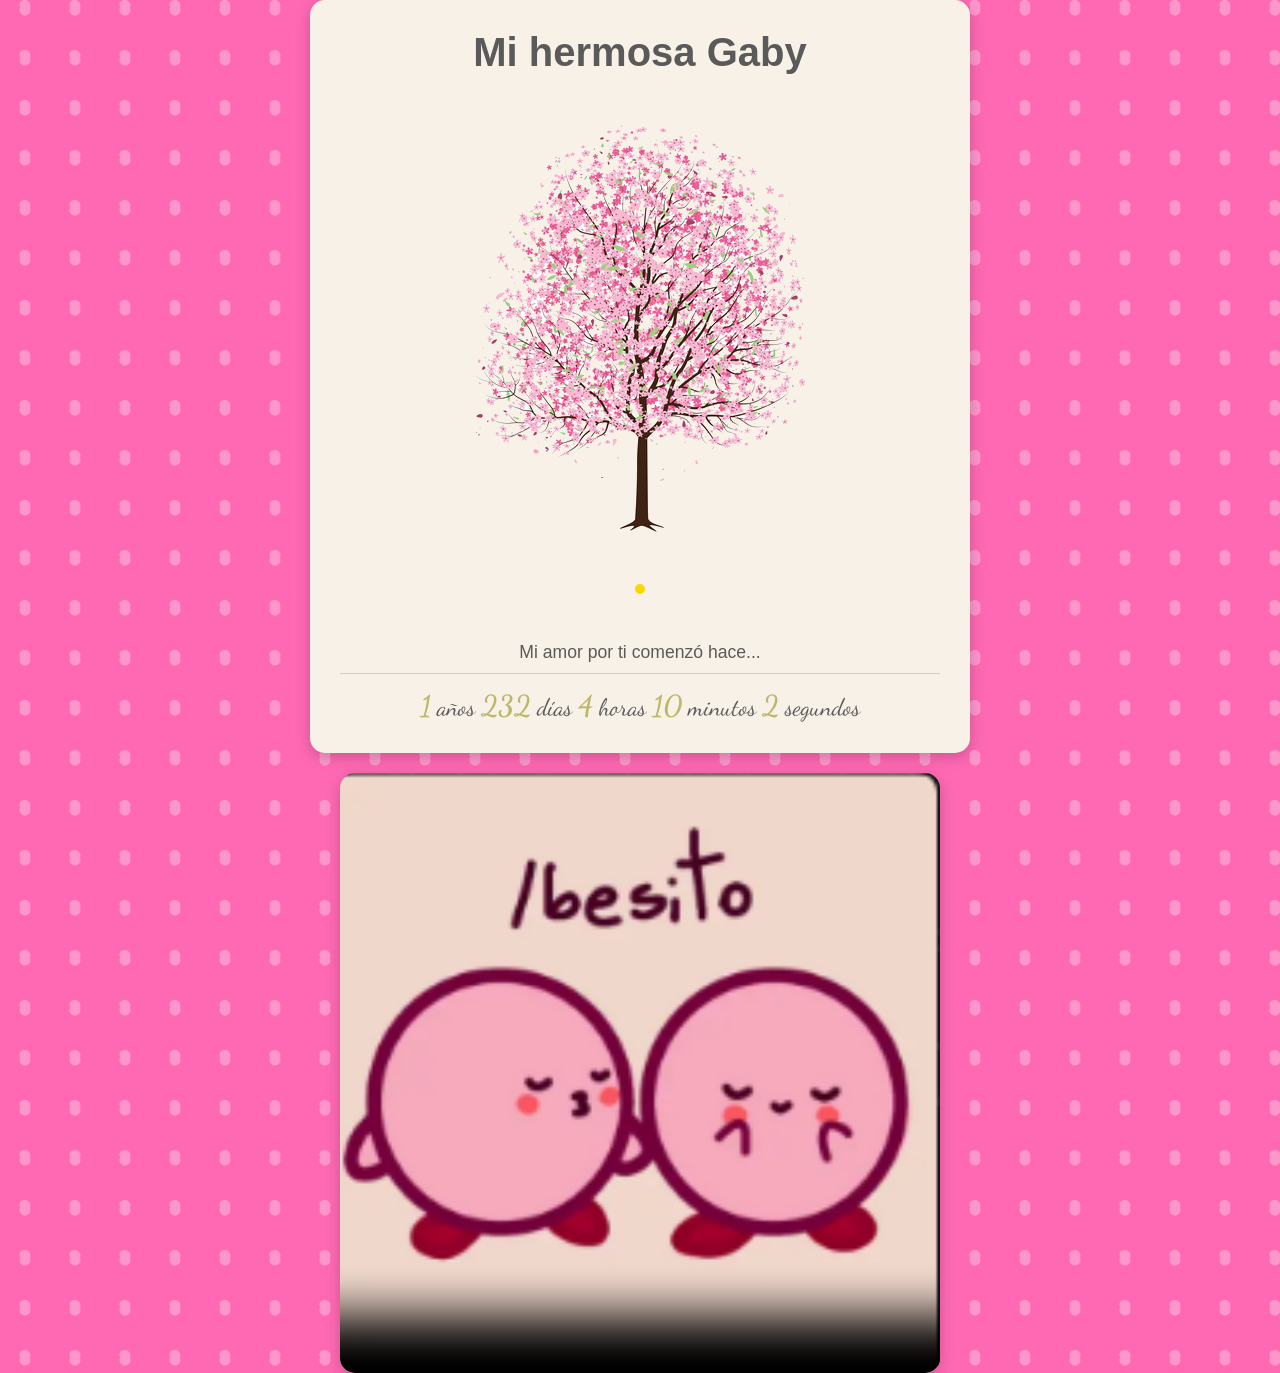
==== index.html @ f4bc13b0 "Update index.html" ====
<!DOCTYPE html>
<html lang="es">
<head>
    <meta charset="UTF-8">
    <meta name="viewport" content="width=device-width, initial-scale=1.0">
    <title>Para Mi Novia - 1 Año</title>
    <link rel="preconnect" href="https://fonts.googleapis.com">
    <link rel="preconnect" href="https://fonts.gstatic.com" crossorigin>
    <link href="https://fonts.googleapis.com/css2?family=Dancing+Script:wght@400;700&display=swap" rel="stylesheet">
    <link rel="stylesheet" href="styles.css">
</head>
<body>
    <div class="main-container">
        <div class="love-card">
            <h1 class="card-title">Mi hermosa Gaby</h1>
            
            <div class="heart-tree-container">
                <img src="heart_tree_frame.png" alt="Árbol de Corazones Amarillos" class="heart-tree-image">
                <span class="animated-heart"></span>
            </div>
            
            <p class="timer-label">Mi amor por ti comenzó hace...</p>
            <div class="divider"></div>
            
            <div class="countdown-display">
                <span id="years">--</span> años 
                <span id="days">--</span> días 
                <span id="hours">--</span> horas 
                <span id="minutes">--</span> minutos 
                <span id="seconds">--</span> segundos
            </div>
        </div>

        <div class="video-container">
            <video class="main-video" controls poster="Besito.png">
                <video controls playsinline preload="auto" style="width: 100%; border-radius: 20px;">
    <source src="video.mp4" type="video/mp4">
    Tu navegador no soporta el formato de video.
</video>
        </div>
    </div>

    <script>
     
        const startDate = new Date(2025, 3, 18, 0, 0, 0) 

        function updateCountdown() {
            const now = new Date();
            const timeDifference = now - startDate;

            if (timeDifference < 0) {
              
                document.getElementById('days').textContent = "0";
                return;
            }

            const days = Math.floor(timeDifference / (1000 * 60 * 60 * 24));
            const hours = Math.floor((timeDifference % (1000 * 60 * 60 * 24)) / (1000 * 60 * 60));
            const minutes = Math.floor((timeDifference % (1000 * 60 * 60)) / (1000 * 60));
            const seconds = Math.floor((timeDifference % (1000 * 60)) / 1000);

       
            const years = Math.floor(days / 365);
            const remainingDays = days % 365;

            document.getElementById('years').textContent = years;
            document.getElementById('days').textContent = remainingDays;
            document.getElementById('hours').textContent = hours;
            document.getElementById('minutes').textContent = minutes;
            document.getElementById('seconds').textContent = seconds;
        }

        updateCountdown();
        setInterval(updateCountdown, 1000);
    </script>
</body>
</html>
---- styles.css ----
/* Definición de Variables CSS */
:root {
    --bg-color-pink: #FF69B4;
    --card-bg-color: #F8F1E7;
    --text-color-primary: #5A5A5A;
    --count-number-color: #BDB76B; /* Color de los números del contador */
    --font-handwritten: 'Dancing Script', cursive; /* Fuente elegante si "Te Amo" no está */
    --heart-tree-image: url('heart_tree_frame.png'); /* Ruta a la imagen del árbol */
    --video-poster-image: url('poster.png'); /* Ruta a la imagen del póster del video */
}

/* Estilos Globales */
body {
    margin: 0;
    padding: 0;
    background-color: var(--bg-color-pink);
    background-image: url('data:image/svg+xml;charset=utf-8,%3Csvg xmlns="http://www.w3.org/2000/svg" width="50" height="50" viewBox="0 0 50 50"%3E%3Cpath fill="%23fff" fill-opacity=".3" d="M25 10c-3 0-5.5-2.5-5.5-5.5S22 0 25 0s5.5 2.5 5.5 5.5S28 10 25 10zm-5.5 0c0-3 2.5-5.5 5.5-5.5s5.5 2.5 5.5 5.5s-2.5 5.5-5.5 5.5s-5.5-2.5-5.5-5.5z"/%3E%3C/svg%3E'); /* Fondo de corazones difuminados (SVG) */
    font-family: Arial, sans-serif;
    display: flex;
    justify-content: center;
    align-items: center;
    min-height: 100vh;
}

.main-container {
    display: flex;
    flex-direction: column;
    align-items: center;
    gap: 20px; /* Espacio entre tarjeta y video */
    width: 90%;
    max-width: 600px; /* Ancho máximo para que se vea bien en todas las pantallas */
}

/* Estilos de la Tarjeta */
.love-card {
    background-color: var(--card-bg-color);
    padding: 30px;
    border-radius: 15px;
    box-shadow: 0 4px 15px rgba(0, 0, 0, 0.2);
    text-align: center;
    width: 100%;
}

.card-title {
    font-size: 2.5rem;
    color: var(--text-color-primary);
    margin-top: 0;
    margin-bottom: 20px;
}

/* Estilos del Árbol de Corazones */
.heart-tree-container {
    position: relative;
    display: inline-block;
    margin-bottom: 30px;
}

.heart-tree-image {
    max-width: 100%;
    height: auto;
    border-radius: 10px;
}

/* Animación de Corazón (Similar a la original) */
.animated-heart {
    position: absolute;
    bottom: 0;
    left: 50%;
    transform: translateX(-50%);
    width: 10px;
    height: 10px;
    background-color: #FFD700; /* Oro/Amarillo para los corazones */
    border-radius: 50%;
    animation: heartFloat 2s infinite ease-out;
}

@keyframes heartFloat {
    0% { transform: translate(-50%, 0) scale(1); opacity: 1; }
    50% { transform: translate(-50%, -50px) scale(1.5); opacity: 0.8; }
    100% { transform: translate(-50%, -100px) scale(0); opacity: 0; }
}

/* Estilos del Contador */
.timer-label {
    font-size: 1.1rem;
    color: var(--text-color-primary);
    margin-bottom: 10px;
}

.divider {
    width: 100%;
    height: 1px;
    background-color: #ccc;
    margin-bottom: 15px;
}

.countdown-display {
    font-size: 1.5rem;
    color: var(--text-color-primary);
    font-family: var(--font-handwritten); /* Usando una fuente manuscrita */
}

.countdown-display span {
    color: var(--count-number-color);
    font-weight: bold;
    font-size: 1.8rem;
}

/* Estilos del Reproductor de Video */
.video-container {
    width: 100%;
    border-radius: 15px;
    overflow: hidden; /* Para que el video siga la forma redondeada del contenedor */
    box-shadow: 0 4px 15px rgba(0, 0, 0, 0.2);
}

.main-video {
    width: 100%;
    height: auto;
    display: block;
}

/* Diseño Adaptable (Móvil) */
@media (max-width: 480px) {
    .love-card {
        padding: 20px;
    }
    .card-title {
        font-size: 2rem;
    }
    .countdown-display {
        font-size: 1.2rem;
    }
    .countdown-display span {
        font-size: 1.5rem;
    }
}
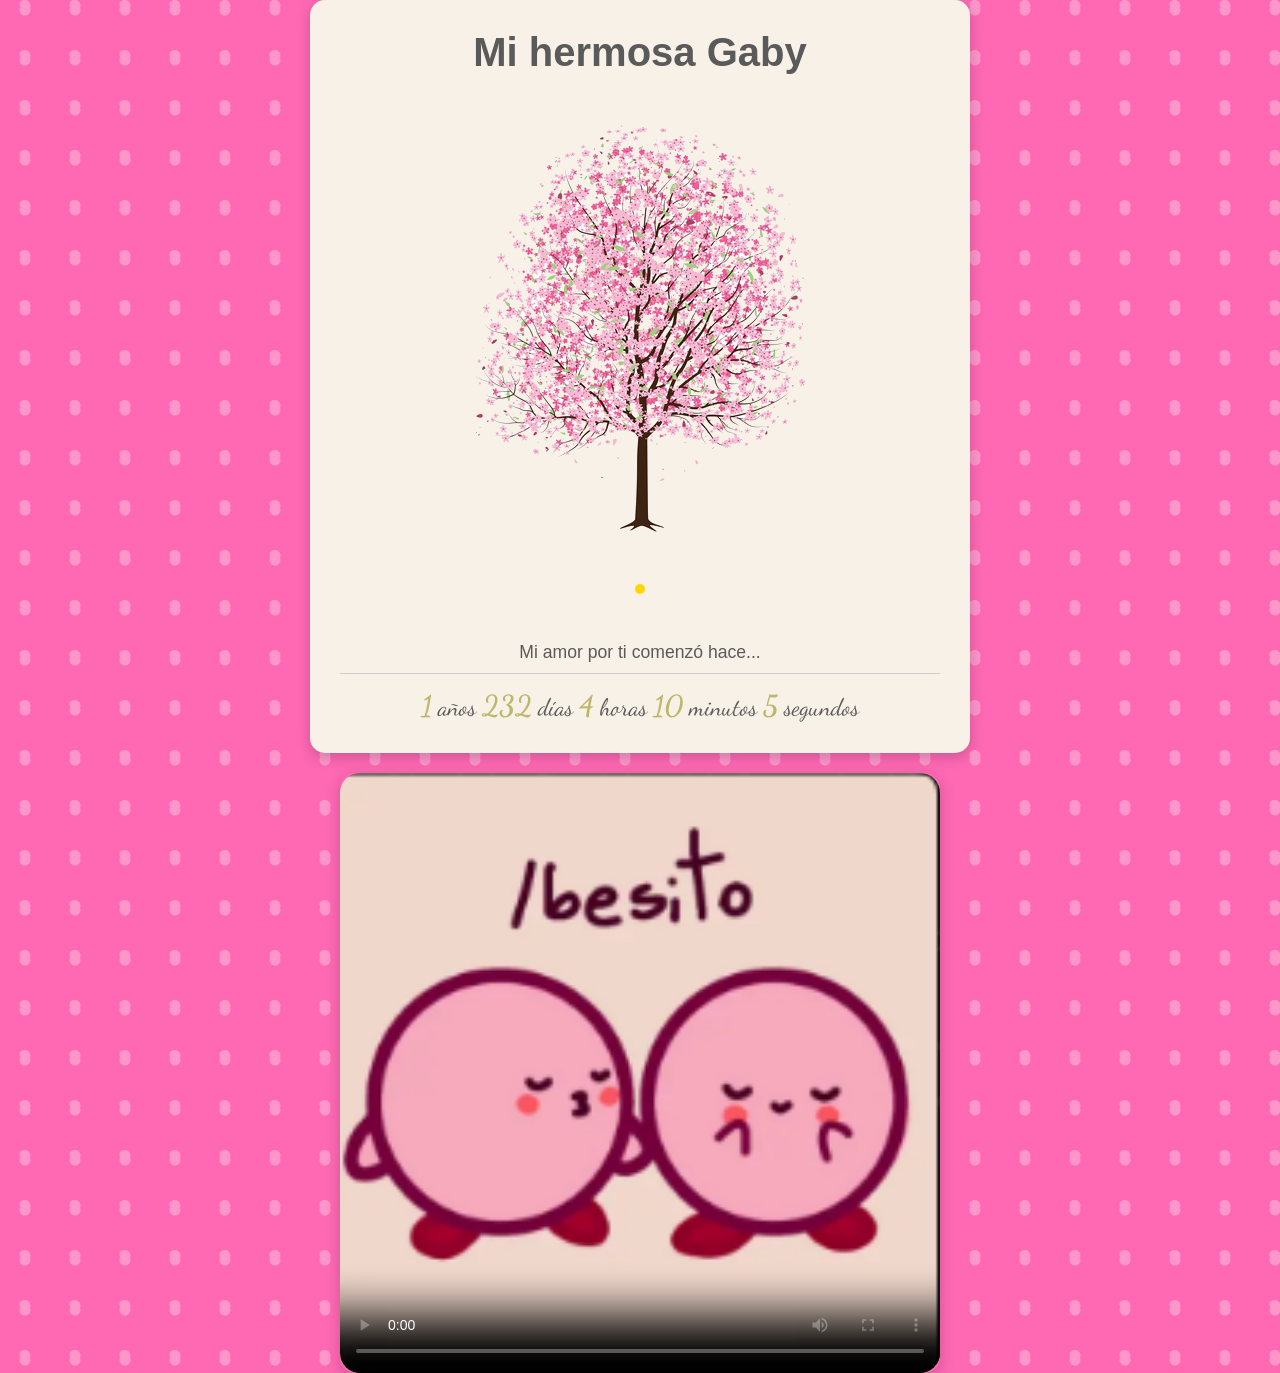
==== commit 1d2a8481: "Update index.html" ====
--- a/index.html
+++ b/index.html
@@ -32,11 +32,11 @@
         </div>
 
         <div class="video-container">
-            <video class="main-video" controls poster="Besito.png">
-                <video controls playsinline preload="auto" style="width: 100%; border-radius: 20px;">
-    <source src="video.mp4" type="video/mp4">
-    Tu navegador no soporta el formato de video.
-</video>
+    <video class="main-video" controls playsinline poster="besito.png" style="width: 100%; border-radius: 20px;">
+        <source src="video.mp4" type="video/mp4">
+        Tu navegador no soporta el formato de video.
+    </video>
+</div>
         </div>
     </div>
 
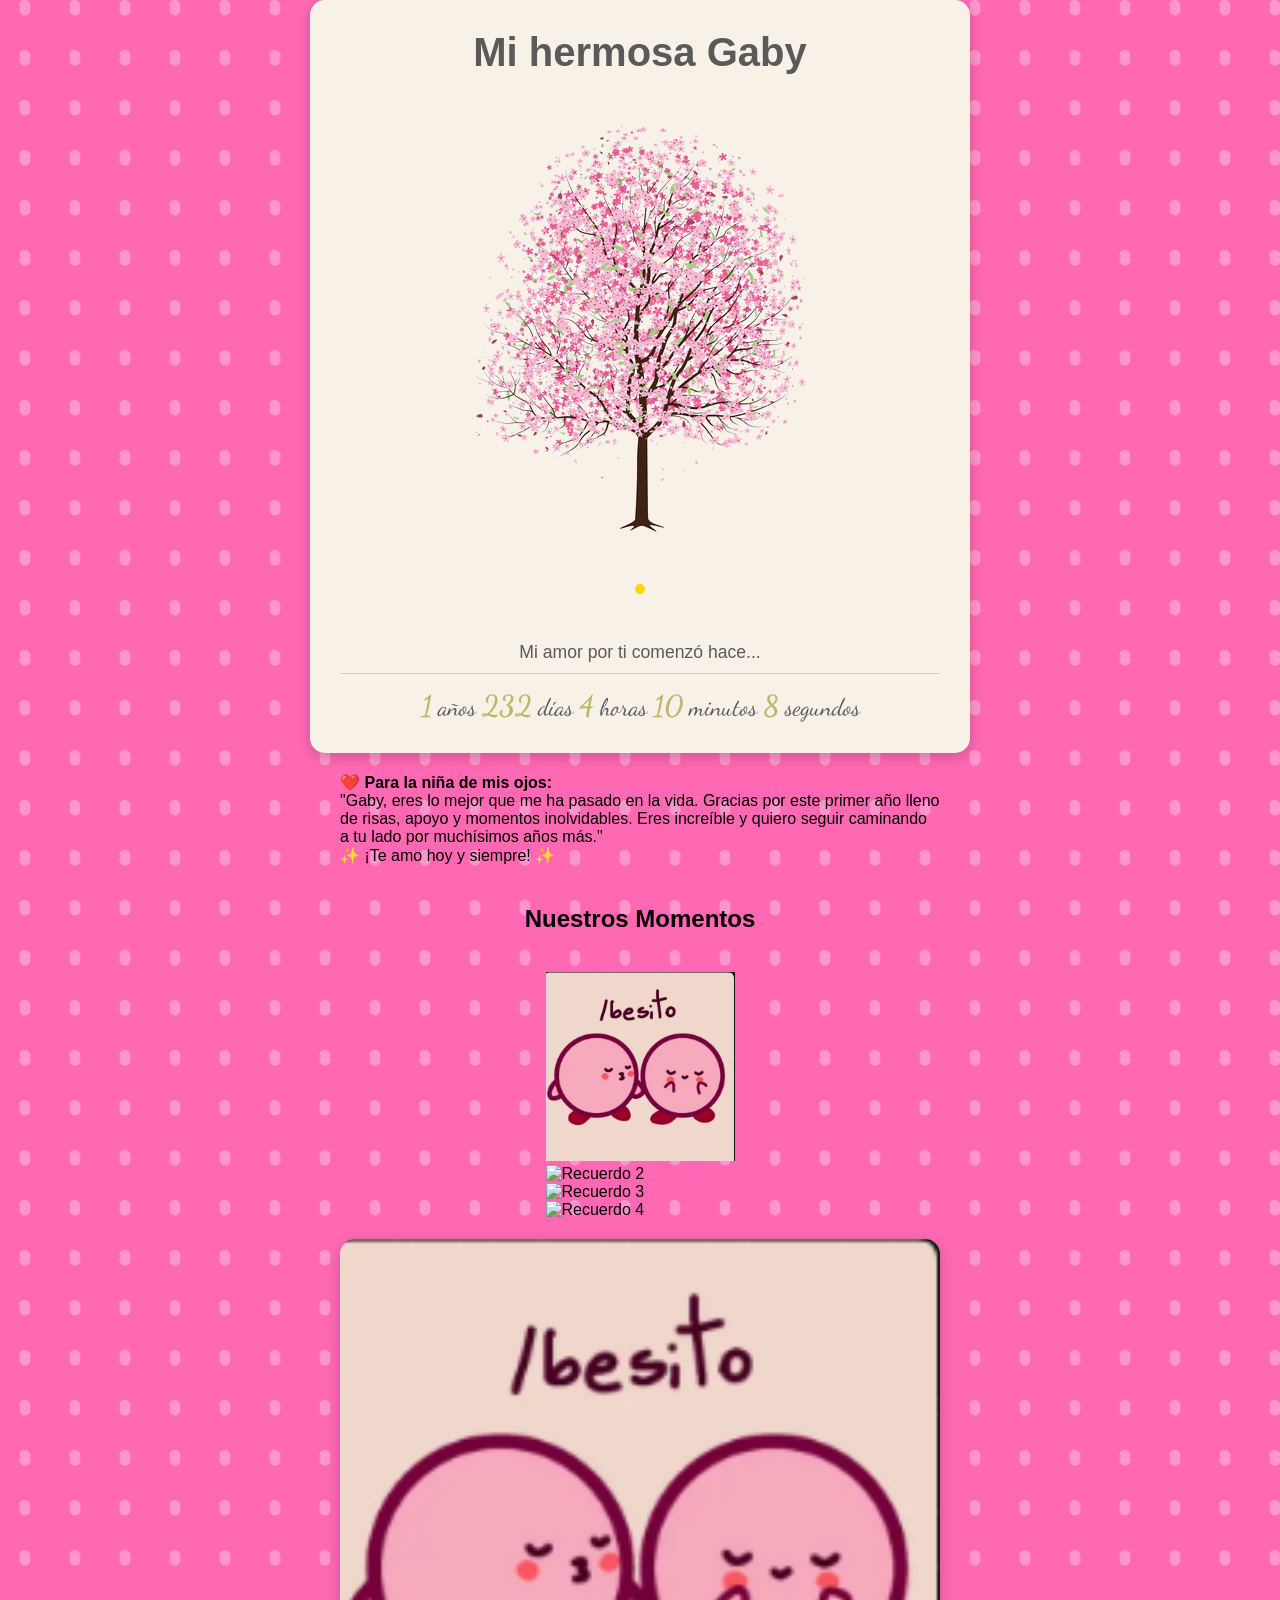
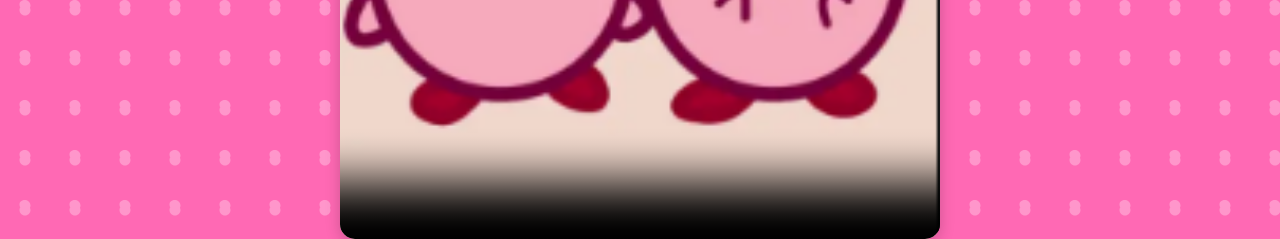
==== commit e32c2aac: "Update index.html" ====
--- a/index.html
+++ b/index.html
@@ -3,19 +3,21 @@
 <head>
     <meta charset="UTF-8">
     <meta name="viewport" content="width=device-width, initial-scale=1.0">
-    <title>Para Mi Novia - 1 Año</title>
+    <title>Para Mi Hermosa Gaby</title>
     <link rel="preconnect" href="https://fonts.googleapis.com">
     <link rel="preconnect" href="https://fonts.gstatic.com" crossorigin>
     <link href="https://fonts.googleapis.com/css2?family=Dancing+Script:wght@400;700&display=swap" rel="stylesheet">
     <link rel="stylesheet" href="styles.css">
 </head>
 <body>
+
     <div class="main-container">
+        
         <div class="love-card">
             <h1 class="card-title">Mi hermosa Gaby</h1>
             
             <div class="heart-tree-container">
-                <img src="heart_tree_frame.png" alt="Árbol de Corazones Amarillos" class="heart-tree-image">
+                <img src="heart_tree_frame.png" alt="Árbol de Corazones" class="heart-tree-image">
                 <span class="animated-heart"></span>
             </div>
             
@@ -31,37 +33,57 @@
             </div>
         </div>
 
+        <div class="love-letter">
+            ❤️ <strong>Para la niña de mis ojos:</strong> <br>
+            "Gaby, eres lo mejor que me ha pasado en la vida. Gracias por este primer año lleno de risas, apoyo y momentos inolvidables. Eres increíble y quiero seguir caminando a tu lado por muchísimos años más."
+            <br>✨ ¡Te amo hoy y siempre! ✨
+        </div>
+
+        <h2 class="album-section-title">Nuestros Momentos</h2>
+        <div class="photo-album">
+            <div class="photo-card">
+                <img src="besito.png" alt="Recuerdo 1">
+            </div>
+            <div class="photo-card">
+                <img src="foto1.jpg" alt="Recuerdo 2">
+            </div>
+            <div class="photo-card">
+                <img src="foto2.jpg" alt="Recuerdo 3">
+            </div>
+            <div class="photo-card">
+                <img src="foto3.jpg" alt="Recuerdo 4">
+            </div>
+        </div>
+
         <div class="video-container">
-    <video class="main-video" controls playsinline poster="besito.png" style="width: 100%; border-radius: 20px;">
-        <source src="video.mp4" type="video/mp4">
-        Tu navegador no soporta el formato de video.
-    </video>
-</div>
+            <video class="main-video" controls playsinline poster="besito.png">
+                <source src="video.mp4" type="video/mp4">
+                Tu navegador no soporta el formato de video.
+            </video>
         </div>
+
     </div>
 
     <script>
-     
-        const startDate = new Date(2025, 3, 18, 0, 0, 0) 
+        // Fecha de inicio: 18 de Abril de 2025
+        const startDate = new Date(2025, 3, 18, 0, 0, 0); 
 
         function updateCountdown() {
             const now = new Date();
             const timeDifference = now - startDate;
 
             if (timeDifference < 0) {
-              
                 document.getElementById('days').textContent = "0";
                 return;
             }
 
-            const days = Math.floor(timeDifference / (1000 * 60 * 60 * 24));
+            const daysTotal = Math.floor(timeDifference / (1000 * 60 * 60 * 24));
             const hours = Math.floor((timeDifference % (1000 * 60 * 60 * 24)) / (1000 * 60 * 60));
             const minutes = Math.floor((timeDifference % (1000 * 60 * 60)) / (1000 * 60));
             const seconds = Math.floor((timeDifference % (1000 * 60)) / 1000);
 
-       
-            const years = Math.floor(days / 365);
-            const remainingDays = days % 365;
+            const years = Math.floor(daysTotal / 365);
+            const remainingDays = daysTotal % 365;
 
             document.getElementById('years').textContent = years;
             document.getElementById('days').textContent = remainingDays;
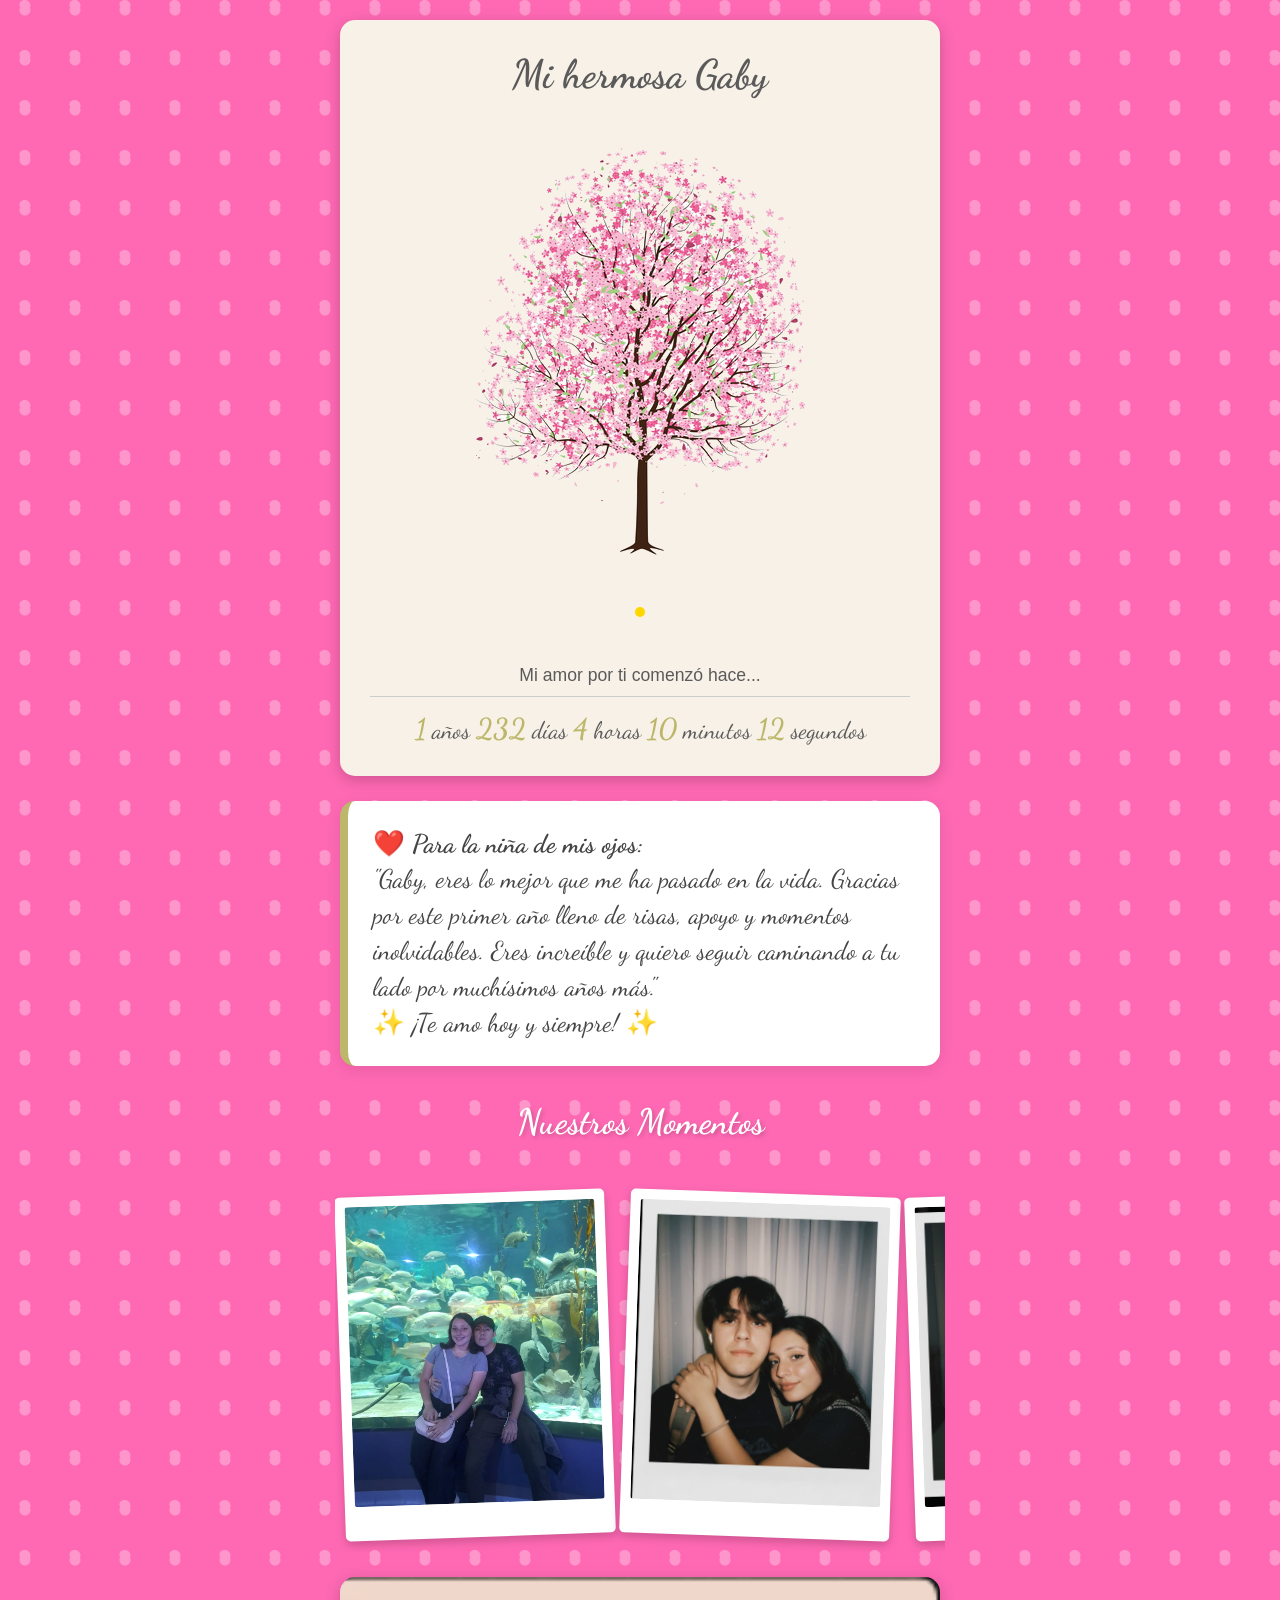
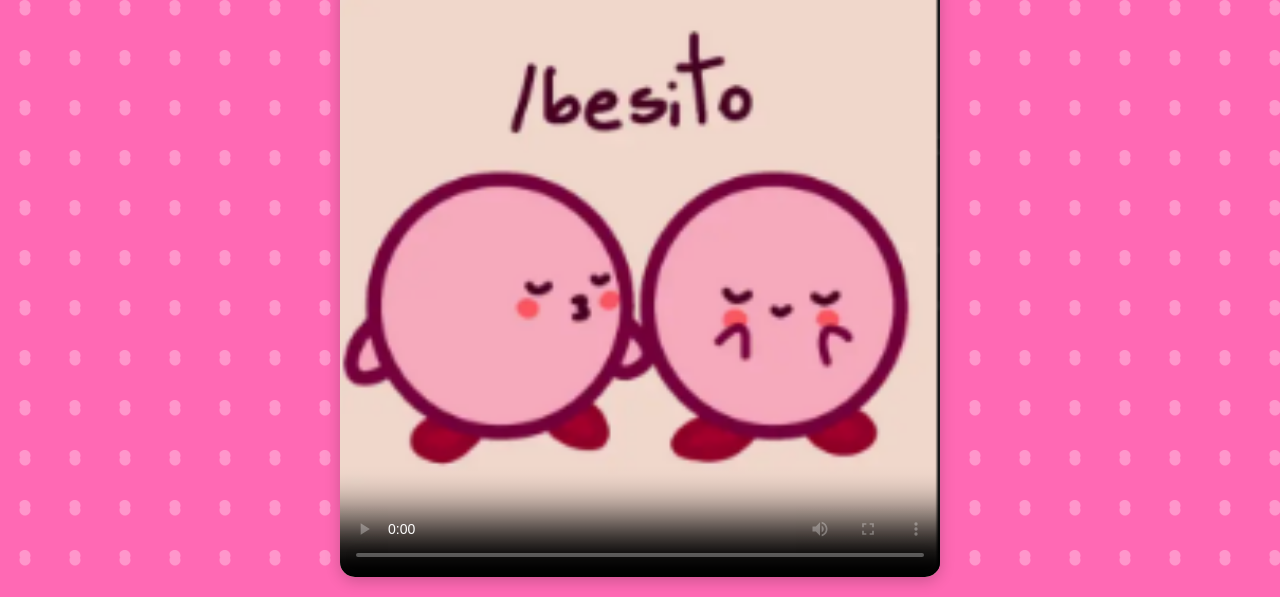
==== commit 925611b1: "Update index.html" ====
--- a/index.html
+++ b/index.html
@@ -41,9 +41,6 @@
 
         <h2 class="album-section-title">Nuestros Momentos</h2>
         <div class="photo-album">
-            <div class="photo-card">
-                <img src="besito.png" alt="Recuerdo 1">
-            </div>
             <div class="photo-card">
                 <img src="foto1.jpg" alt="Recuerdo 2">
             </div>
--- a/styles.css
+++ b/styles.css
@@ -3,21 +3,20 @@
     --bg-color-pink: #FF69B4;
     --card-bg-color: #F8F1E7;
     --text-color-primary: #5A5A5A;
-    --count-number-color: #BDB76B; /* Color de los números del contador */
-    --font-handwritten: 'Dancing Script', cursive; /* Fuente elegante si "Te Amo" no está */
-    --heart-tree-image: url('heart_tree_frame.png'); /* Ruta a la imagen del árbol */
-    --video-poster-image: url('poster.png'); /* Ruta a la imagen del póster del video */
+    --count-number-color: #BDB76B;
+    --font-handwritten: 'Dancing Script', cursive;
+    --heart-tree-image: url('heart_tree_frame.png');
 }
 
 /* Estilos Globales */
 body {
     margin: 0;
-    padding: 0;
+    padding: 20px 0; /* Un poco de espacio arriba y abajo */
     background-color: var(--bg-color-pink);
-    background-image: url('data:image/svg+xml;charset=utf-8,%3Csvg xmlns="http://www.w3.org/2000/svg" width="50" height="50" viewBox="0 0 50 50"%3E%3Cpath fill="%23fff" fill-opacity=".3" d="M25 10c-3 0-5.5-2.5-5.5-5.5S22 0 25 0s5.5 2.5 5.5 5.5S28 10 25 10zm-5.5 0c0-3 2.5-5.5 5.5-5.5s5.5 2.5 5.5 5.5s-2.5 5.5-5.5 5.5s-5.5-2.5-5.5-5.5z"/%3E%3C/svg%3E'); /* Fondo de corazones difuminados (SVG) */
+    background-image: url('data:image/svg+xml;charset=utf-8,%3Csvg xmlns="http://www.w3.org/2000/svg" width="50" height="50" viewBox="0 0 50 50"%3E%3Cpath fill="%23fff" fill-opacity=".3" d="M25 10c-3 0-5.5-2.5-5.5-5.5S22 0 25 0s5.5 2.5 5.5 5.5S28 10 25 10zm-5.5 0c0-3 2.5-5.5 5.5-5.5s5.5 2.5 5.5 5.5s-2.5 5.5-5.5 5.5s-5.5-2.5-5.5-5.5z"/%3E%3C/svg%3E');
     font-family: Arial, sans-serif;
     display: flex;
-    justify-content: center;
+    flex-direction: column;
     align-items: center;
     min-height: 100vh;
 }
@@ -26,12 +25,12 @@
     display: flex;
     flex-direction: column;
     align-items: center;
-    gap: 20px; /* Espacio entre tarjeta y video */
+    gap: 25px; 
     width: 90%;
-    max-width: 600px; /* Ancho máximo para que se vea bien en todas las pantallas */
+    max-width: 600px;
 }
 
-/* Estilos de la Tarjeta */
+/* Estilos de la Tarjeta Principal */
 .love-card {
     background-color: var(--card-bg-color);
     padding: 30px;
@@ -39,6 +38,7 @@
     box-shadow: 0 4px 15px rgba(0, 0, 0, 0.2);
     text-align: center;
     width: 100%;
+    box-sizing: border-box;
 }
 
 .card-title {
@@ -46,6 +46,71 @@
     color: var(--text-color-primary);
     margin-top: 0;
     margin-bottom: 20px;
+    font-family: var(--font-handwritten);
+}
+
+/* Estilos de la Carta de Amor */
+.love-letter {
+    background-color: white;
+    padding: 25px;
+    border-radius: 15px;
+    box-shadow: 0 4px 15px rgba(0, 0, 0, 0.1);
+    width: 100%;
+    box-sizing: border-box;
+    font-family: var(--font-handwritten);
+    font-size: 1.6rem;
+    color: #444;
+    line-height: 1.4;
+    border-left: 8px solid var(--count-number-color);
+}
+
+/* Estilos del Álbum de Fotos */
+.album-section-title {
+    font-family: var(--font-handwritten);
+    color: white;
+    font-size: 2.2rem;
+    margin: 10px 0;
+    text-shadow: 2px 2px 4px rgba(0,0,0,0.2);
+}
+
+.photo-album {
+    width: 100%;
+    display: flex;
+    overflow-x: auto;
+    gap: 15px;
+    padding: 15px 5px;
+    scrollbar-width: none; /* Esconde scroll en Firefox */
+}
+
+.photo-album::-webkit-scrollbar {
+    display: none; /* Esconde scroll en Chrome/Safari */
+}
+
+.photo-card {
+    min-width: 250px;
+    background: white;
+    padding: 10px;
+    padding-bottom: 30px;
+    border-radius: 5px;
+    box-shadow: 0 4px 10px rgba(0,0,0,0.2);
+    transform: rotate(-2deg); /* Efecto foto Polaroid */
+    transition: transform 0.3s;
+}
+
+.photo-card:nth-child(even) {
+    transform: rotate(2deg);
+}
+
+.photo-card img {
+    width: 100%;
+    height: 300px;
+    object-fit: cover;
+    border-radius: 3px;
+}
+
+.photo-card:hover {
+    transform: rotate(0deg) scale(1.05);
+    z-index: 10;
 }
 
 /* Estilos del Árbol de Corazones */
@@ -61,7 +126,6 @@
     border-radius: 10px;
 }
 
-/* Animación de Corazón (Similar a la original) */
 .animated-heart {
     position: absolute;
     bottom: 0;
@@ -69,7 +133,7 @@
     transform: translateX(-50%);
     width: 10px;
     height: 10px;
-    background-color: #FFD700; /* Oro/Amarillo para los corazones */
+    background-color: #FFD700;
     border-radius: 50%;
     animation: heartFloat 2s infinite ease-out;
 }
@@ -97,7 +161,7 @@
 .countdown-display {
     font-size: 1.5rem;
     color: var(--text-color-primary);
-    font-family: var(--font-handwritten); /* Usando una fuente manuscrita */
+    font-family: var(--font-handwritten);
 }
 
 .countdown-display span {
@@ -106,11 +170,11 @@
     font-size: 1.8rem;
 }
 
-/* Estilos del Reproductor de Video */
+/* Estilos del Video */
 .video-container {
     width: 100%;
     border-radius: 15px;
-    overflow: hidden; /* Para que el video siga la forma redondeada del contenedor */
+    overflow: hidden;
     box-shadow: 0 4px 15px rgba(0, 0, 0, 0.2);
 }
 
@@ -122,16 +186,8 @@
 
 /* Diseño Adaptable (Móvil) */
 @media (max-width: 480px) {
-    .love-card {
-        padding: 20px;
-    }
-    .card-title {
-        font-size: 2rem;
-    }
-    .countdown-display {
-        font-size: 1.2rem;
-    }
-    .countdown-display span {
-        font-size: 1.5rem;
-    }
-}+    .love-card { padding: 20px; }
+    .card-title { font-size: 2rem; }
+    .love-letter { font-size: 1.3rem; }
+    .photo-card { min-width: 200px; }
+}
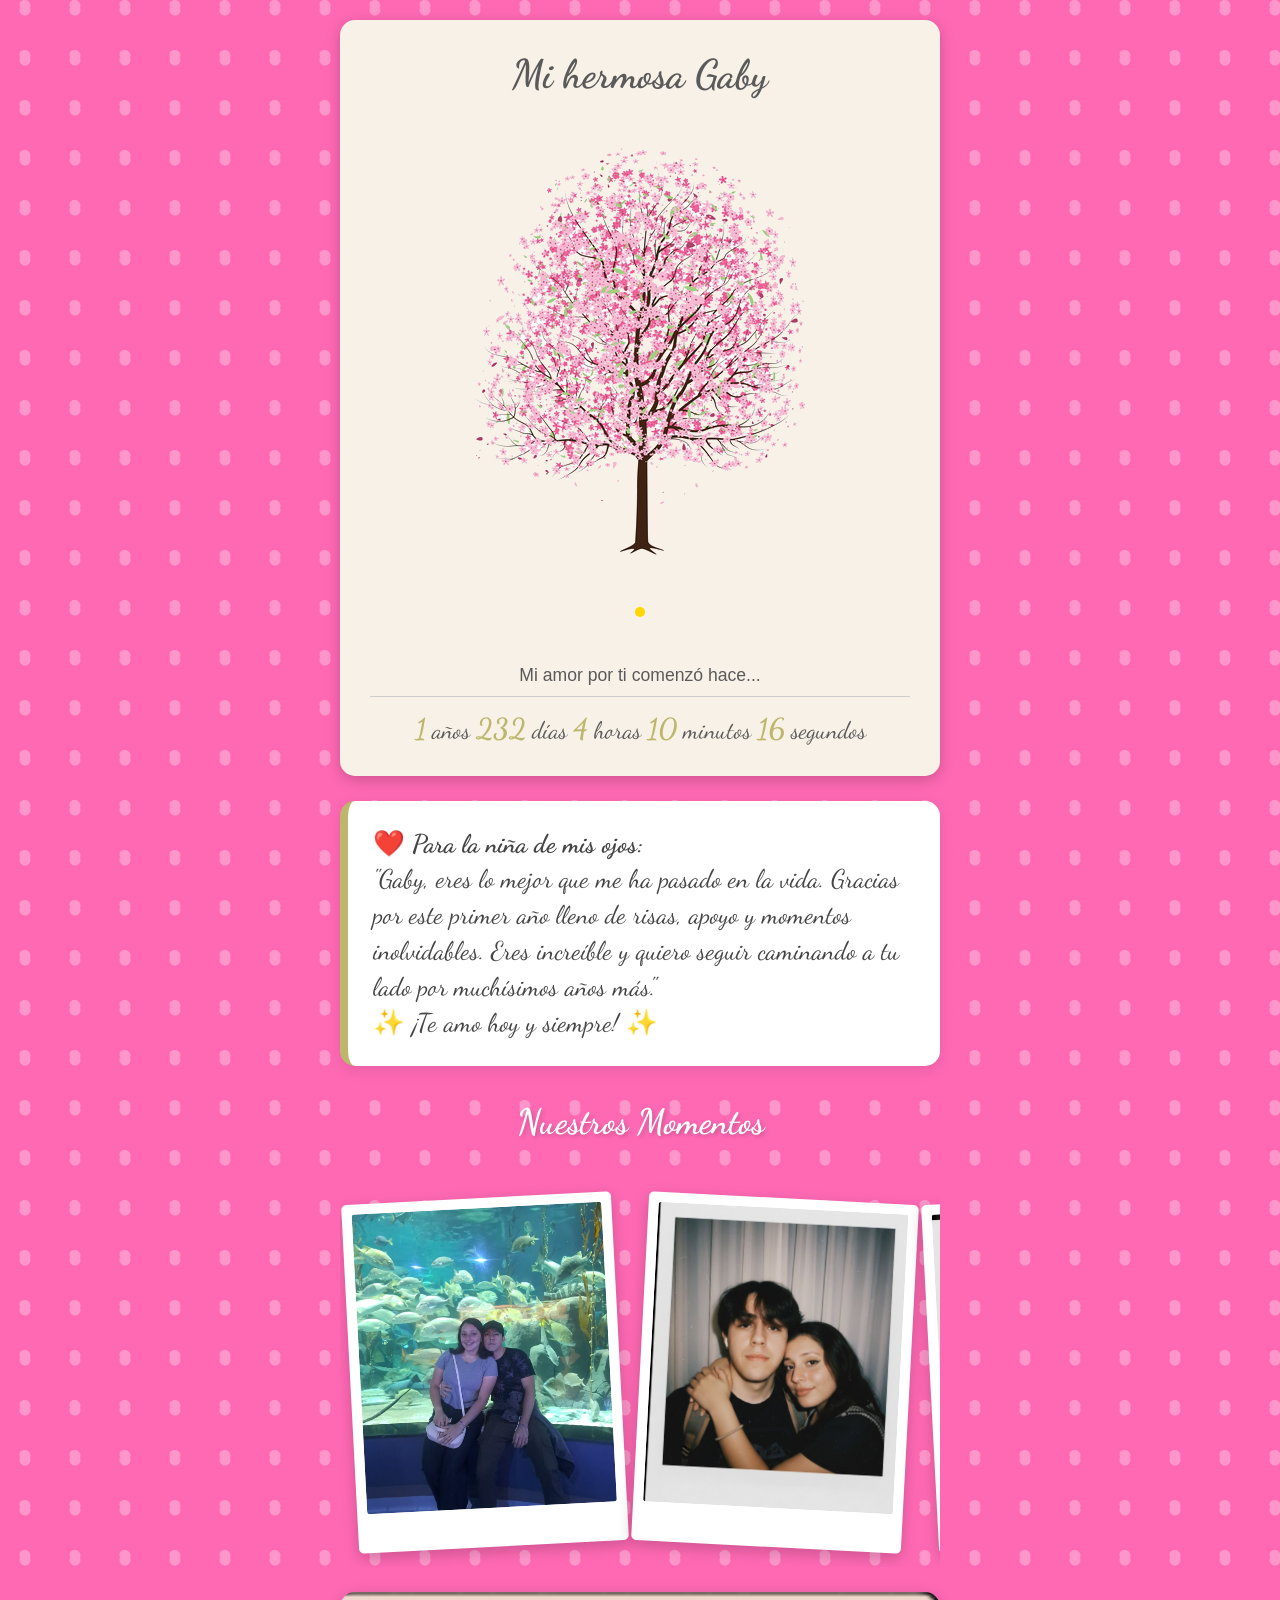
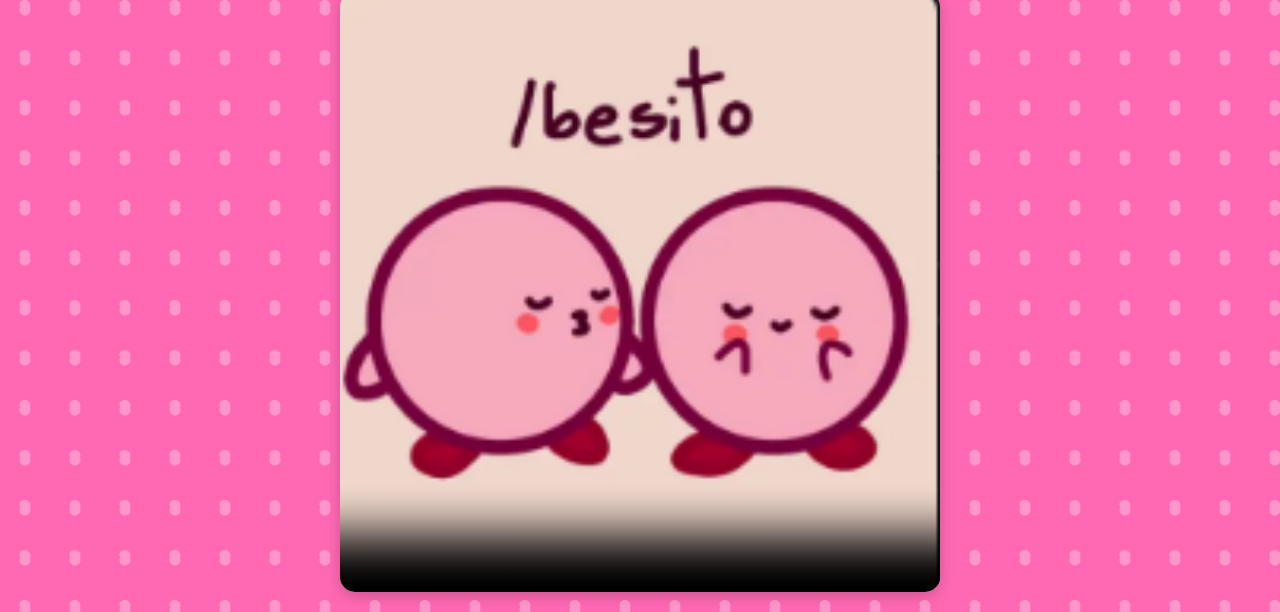
==== commit 3c09efcd: "Update index.html" ====
--- a/index.html
+++ b/index.html
@@ -7,7 +7,7 @@
     <link rel="preconnect" href="https://fonts.googleapis.com">
     <link rel="preconnect" href="https://fonts.gstatic.com" crossorigin>
     <link href="https://fonts.googleapis.com/css2?family=Dancing+Script:wght@400;700&display=swap" rel="stylesheet">
-    <link rel="stylesheet" href="styles.css">
+    <link rel="stylesheet" href="styles.css?v=2">
 </head>
 <body>
 
--- a/styles.css
+++ b/styles.css
@@ -1,17 +1,14 @@
-/* Definición de Variables CSS */
 :root {
     --bg-color-pink: #FF69B4;
     --card-bg-color: #F8F1E7;
     --text-color-primary: #5A5A5A;
     --count-number-color: #BDB76B;
     --font-handwritten: 'Dancing Script', cursive;
-    --heart-tree-image: url('heart_tree_frame.png');
 }
 
-/* Estilos Globales */
 body {
     margin: 0;
-    padding: 20px 0; /* Un poco de espacio arriba y abajo */
+    padding: 20px 0;
     background-color: var(--bg-color-pink);
     background-image: url('data:image/svg+xml;charset=utf-8,%3Csvg xmlns="http://www.w3.org/2000/svg" width="50" height="50" viewBox="0 0 50 50"%3E%3Cpath fill="%23fff" fill-opacity=".3" d="M25 10c-3 0-5.5-2.5-5.5-5.5S22 0 25 0s5.5 2.5 5.5 5.5S28 10 25 10zm-5.5 0c0-3 2.5-5.5 5.5-5.5s5.5 2.5 5.5 5.5s-2.5 5.5-5.5 5.5s-5.5-2.5-5.5-5.5z"/%3E%3C/svg%3E');
     font-family: Arial, sans-serif;
@@ -30,7 +27,6 @@
     max-width: 600px;
 }
 
-/* Estilos de la Tarjeta Principal */
 .love-card {
     background-color: var(--card-bg-color);
     padding: 30px;
@@ -49,7 +45,6 @@
     font-family: var(--font-handwritten);
 }
 
-/* Estilos de la Carta de Amor */
 .love-letter {
     background-color: white;
     padding: 25px;
@@ -64,7 +59,6 @@
     border-left: 8px solid var(--count-number-color);
 }
 
-/* Estilos del Álbum de Fotos */
 .album-section-title {
     font-family: var(--font-handwritten);
     color: white;
@@ -76,29 +70,34 @@
 .photo-album {
     width: 100%;
     display: flex;
+    flex-wrap: nowrap;
     overflow-x: auto;
-    gap: 15px;
-    padding: 15px 5px;
-    scrollbar-width: none; /* Esconde scroll en Firefox */
+    gap: 20px;
+    padding: 20px 10px;
+    scrollbar-width: none;
+    -webkit-overflow-scrolling: touch;
+    box-sizing: border-box;
 }
 
 .photo-album::-webkit-scrollbar {
-    display: none; /* Esconde scroll en Chrome/Safari */
+    display: none;
 }
 
 .photo-card {
     min-width: 250px;
+    max-width: 250px;
     background: white;
     padding: 10px;
-    padding-bottom: 30px;
+    padding-bottom: 35px;
     border-radius: 5px;
-    box-shadow: 0 4px 10px rgba(0,0,0,0.2);
-    transform: rotate(-2deg); /* Efecto foto Polaroid */
-    transition: transform 0.3s;
+    box-shadow: 0 5px 15px rgba(0,0,0,0.2);
+    transform: rotate(-3deg);
+    transition: transform 0.3s ease;
+    flex-shrink: 0;
 }
 
 .photo-card:nth-child(even) {
-    transform: rotate(2deg);
+    transform: rotate(3deg);
 }
 
 .photo-card img {
@@ -113,7 +112,6 @@
     z-index: 10;
 }
 
-/* Estilos del Árbol de Corazones */
 .heart-tree-container {
     position: relative;
     display: inline-block;
@@ -144,7 +142,6 @@
     100% { transform: translate(-50%, -100px) scale(0); opacity: 0; }
 }
 
-/* Estilos del Contador */
 .timer-label {
     font-size: 1.1rem;
     color: var(--text-color-primary);
@@ -170,7 +167,6 @@
     font-size: 1.8rem;
 }
 
-/* Estilos del Video */
 .video-container {
     width: 100%;
     border-radius: 15px;
@@ -184,10 +180,10 @@
     display: block;
 }
 
-/* Diseño Adaptable (Móvil) */
 @media (max-width: 480px) {
     .love-card { padding: 20px; }
     .card-title { font-size: 2rem; }
     .love-letter { font-size: 1.3rem; }
-    .photo-card { min-width: 200px; }
+    .photo-card { min-width: 200px; max-width: 200px; }
+    .photo-card img { height: 240px; }
 }
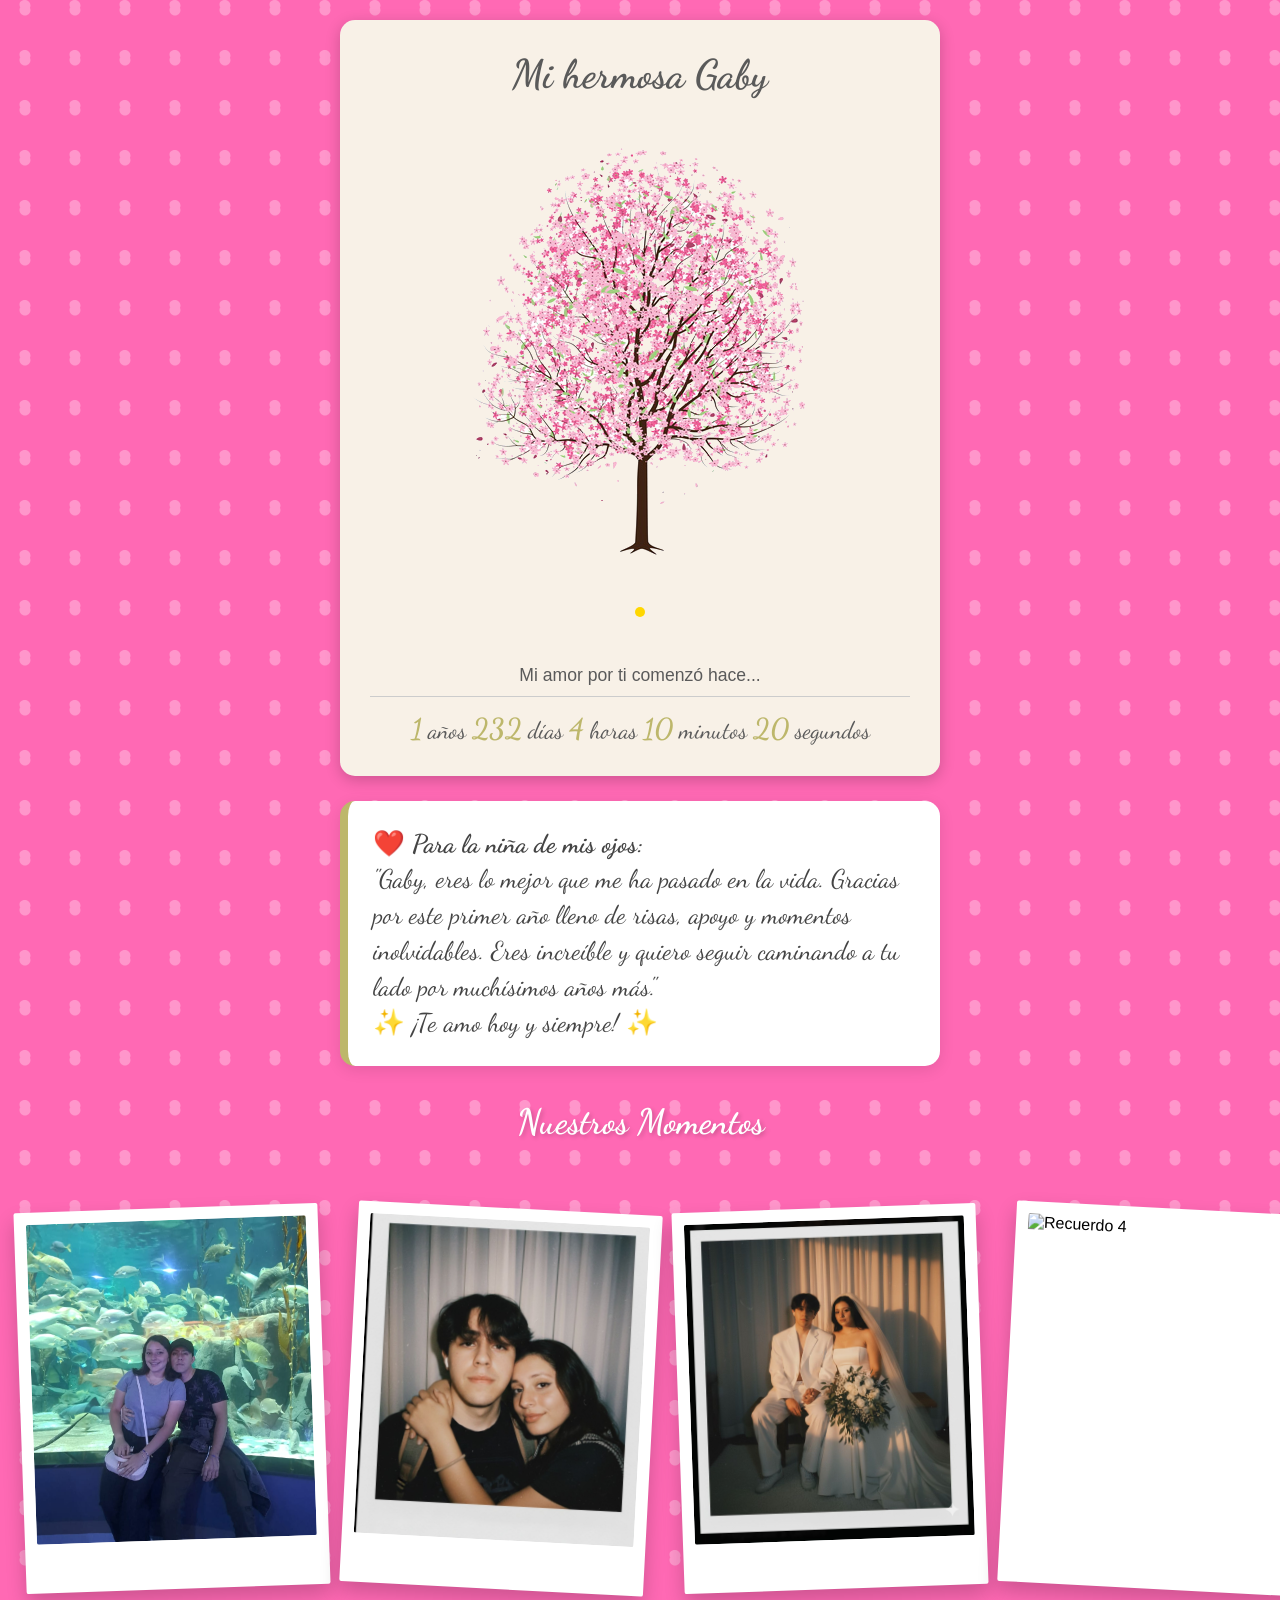
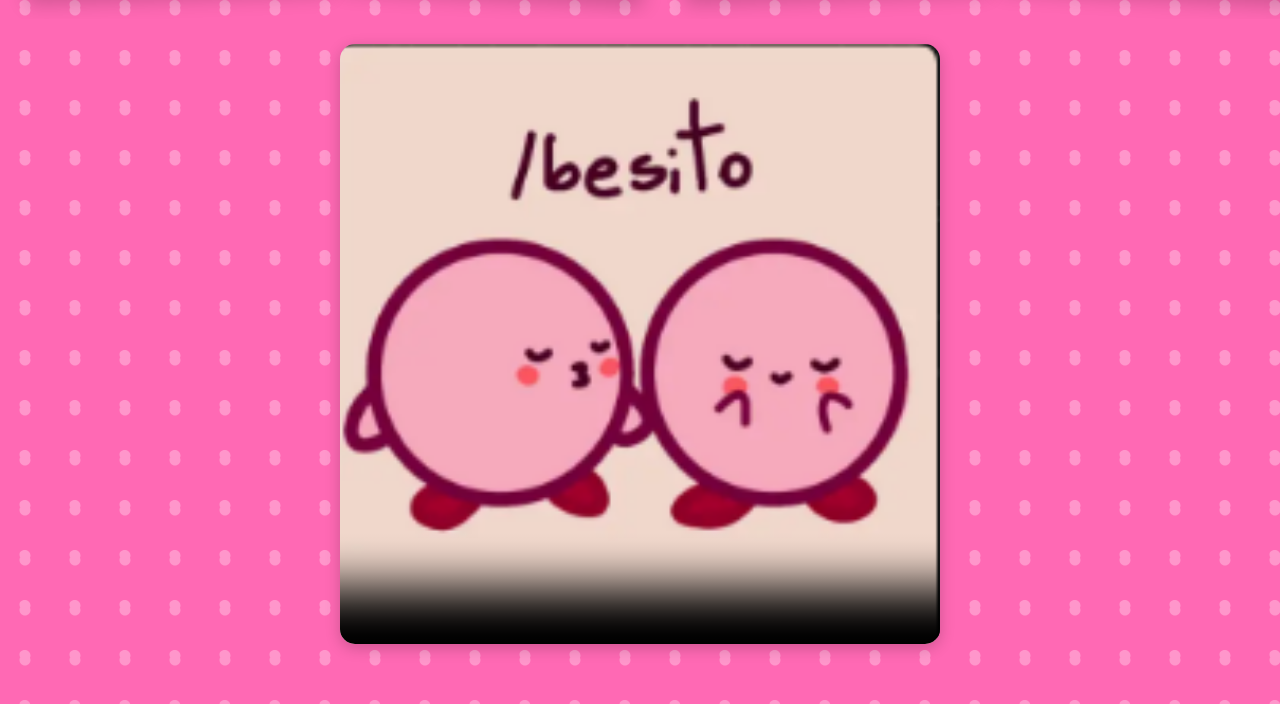
==== commit 1996ba3a: "Update index.html" ====
--- a/index.html
+++ b/index.html
@@ -50,6 +50,18 @@
             <div class="photo-card">
                 <img src="foto3.jpg" alt="Recuerdo 4">
             </div>
+            <div class="photo-card">
+                <img src="foto4.jpg" alt="Recuerdo 4">
+            </div>
+            <div class="photo-card">
+                <img src="foto5.jpg" alt="Recuerdo 4">
+            </div>
+            <div class="photo-card">
+                <img src="foto6.jpg" alt="Recuerdo 4">
+            </div>
+            <div class="photo-card">
+                <img src="foto7.jpg" alt="Recuerdo 4">
+            </div>
         </div>
 
         <div class="video-container">
--- a/styles.css
+++ b/styles.css
@@ -16,6 +16,7 @@
     flex-direction: column;
     align-items: center;
     min-height: 100vh;
+    overflow-x: hidden; /* Evita rebotes raros laterales en el body */
 }
 
 .main-container {
@@ -67,33 +68,36 @@
     text-shadow: 2px 2px 4px rgba(0,0,0,0.2);
 }
 
+/* CONTENEDOR DEL ÁLBUM CORREGIDO */
 .photo-album {
-    width: 100%;
+    width: 100vw; 
     display: flex;
-    flex-wrap: nowrap;
-    overflow-x: auto;
-    gap: 20px;
-    padding: 20px 10px;
-    scrollbar-width: none;
+    flex-wrap: nowrap; /* Fuerza una sola fila */
+    overflow-x: auto; /* Habilita scroll horizontal */
+    overflow-y: hidden;
+    gap: 25px;
+    padding: 30px 20px;
     -webkit-overflow-scrolling: touch;
+    scroll-snap-type: x mandatory;
     box-sizing: border-box;
+    scrollbar-width: none; /* Oculta scroll en Firefox */
 }
 
 .photo-album::-webkit-scrollbar {
-    display: none;
+    display: none; /* Oculta scroll en Chrome */
 }
 
 .photo-card {
-    min-width: 250px;
-    max-width: 250px;
+    min-width: 280px; /* Tamaño real de la Polaroid */
+    max-width: 280px;
+    flex-shrink: 0; /* IMPRESCINDIBLE: No deja que la foto se encoja */
     background: white;
-    padding: 10px;
-    padding-bottom: 35px;
-    border-radius: 5px;
-    box-shadow: 0 5px 15px rgba(0,0,0,0.2);
-    transform: rotate(-3deg);
+    padding: 12px 12px 45px 12px;
+    border-radius: 2px;
+    box-shadow: 0 10px 20px rgba(0,0,0,0.2);
+    transform: rotate(-2deg);
     transition: transform 0.3s ease;
-    flex-shrink: 0;
+    scroll-snap-align: center;
 }
 
 .photo-card:nth-child(even) {
@@ -102,9 +106,9 @@
 
 .photo-card img {
     width: 100%;
-    height: 300px;
+    height: 320px;
     object-fit: cover;
-    border-radius: 3px;
+    border-radius: 2px;
 }
 
 .photo-card:hover {
@@ -172,6 +176,7 @@
     border-radius: 15px;
     overflow: hidden;
     box-shadow: 0 4px 15px rgba(0, 0, 0, 0.2);
+    margin-bottom: 40px;
 }
 
 .main-video {
@@ -184,6 +189,6 @@
     .love-card { padding: 20px; }
     .card-title { font-size: 2rem; }
     .love-letter { font-size: 1.3rem; }
-    .photo-card { min-width: 200px; max-width: 200px; }
-    .photo-card img { height: 240px; }
+    .photo-card { min-width: 250px; max-width: 250px; }
+    .photo-card img { height: 280px; }
 }
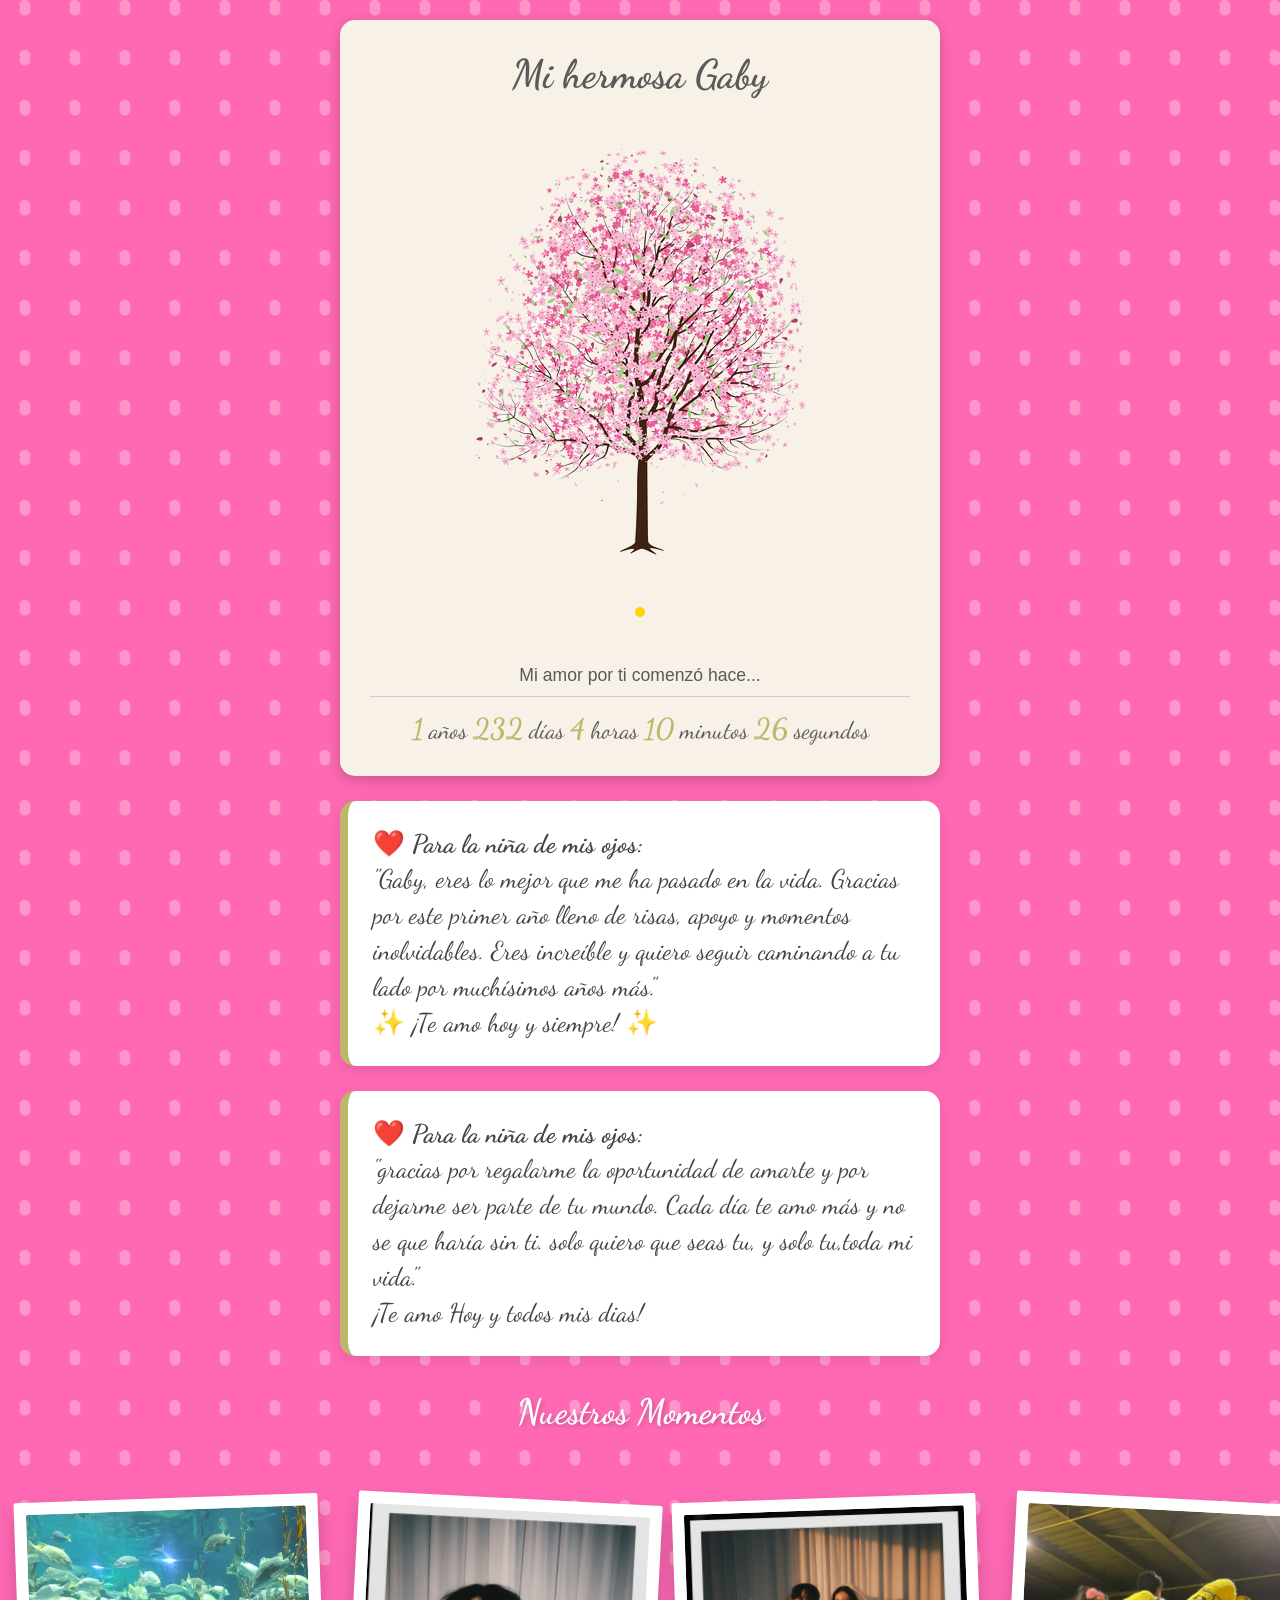
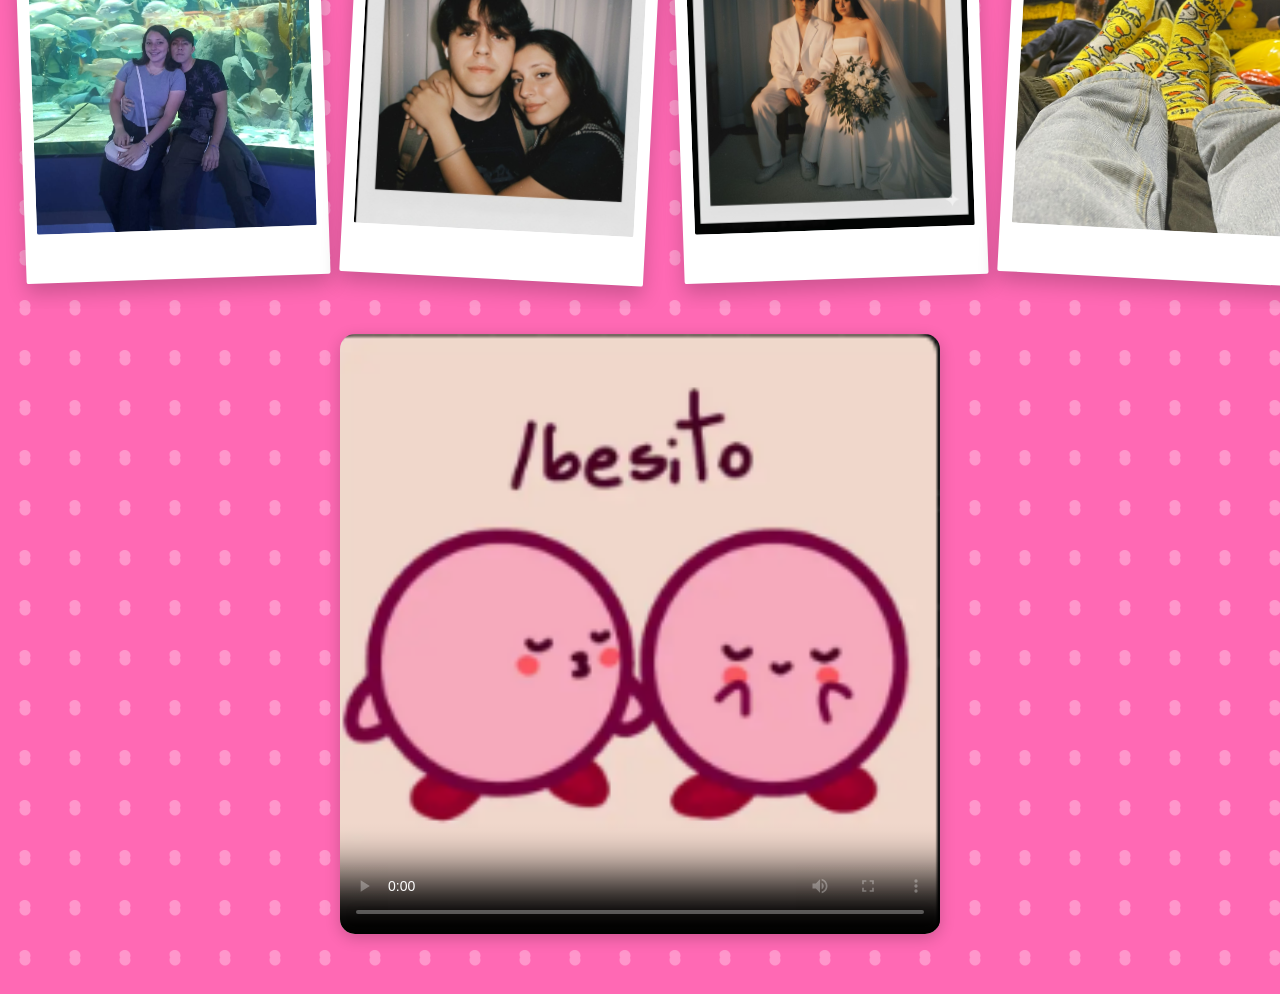
==== commit c54adac6: "Update index.html" ====
--- a/index.html
+++ b/index.html
@@ -37,6 +37,12 @@
             ❤️ <strong>Para la niña de mis ojos:</strong> <br>
             "Gaby, eres lo mejor que me ha pasado en la vida. Gracias por este primer año lleno de risas, apoyo y momentos inolvidables. Eres increíble y quiero seguir caminando a tu lado por muchísimos años más."
             <br>✨ ¡Te amo hoy y siempre! ✨
+        </div>
+
+        <div class="love-letter">
+            ❤️ <strong>Para la niña de mis ojos:</strong> <br>
+            "gracias por regalarme la oportunidad de amarte y por dejarme ser parte de tu mundo. Cada día te amo más y no se que haría sin ti. solo quiero que seas tu, y solo tu,toda mi vida."
+            <br> ¡Te amo Hoy y todos mis dias!
         </div>
 
         <h2 class="album-section-title">Nuestros Momentos</h2>
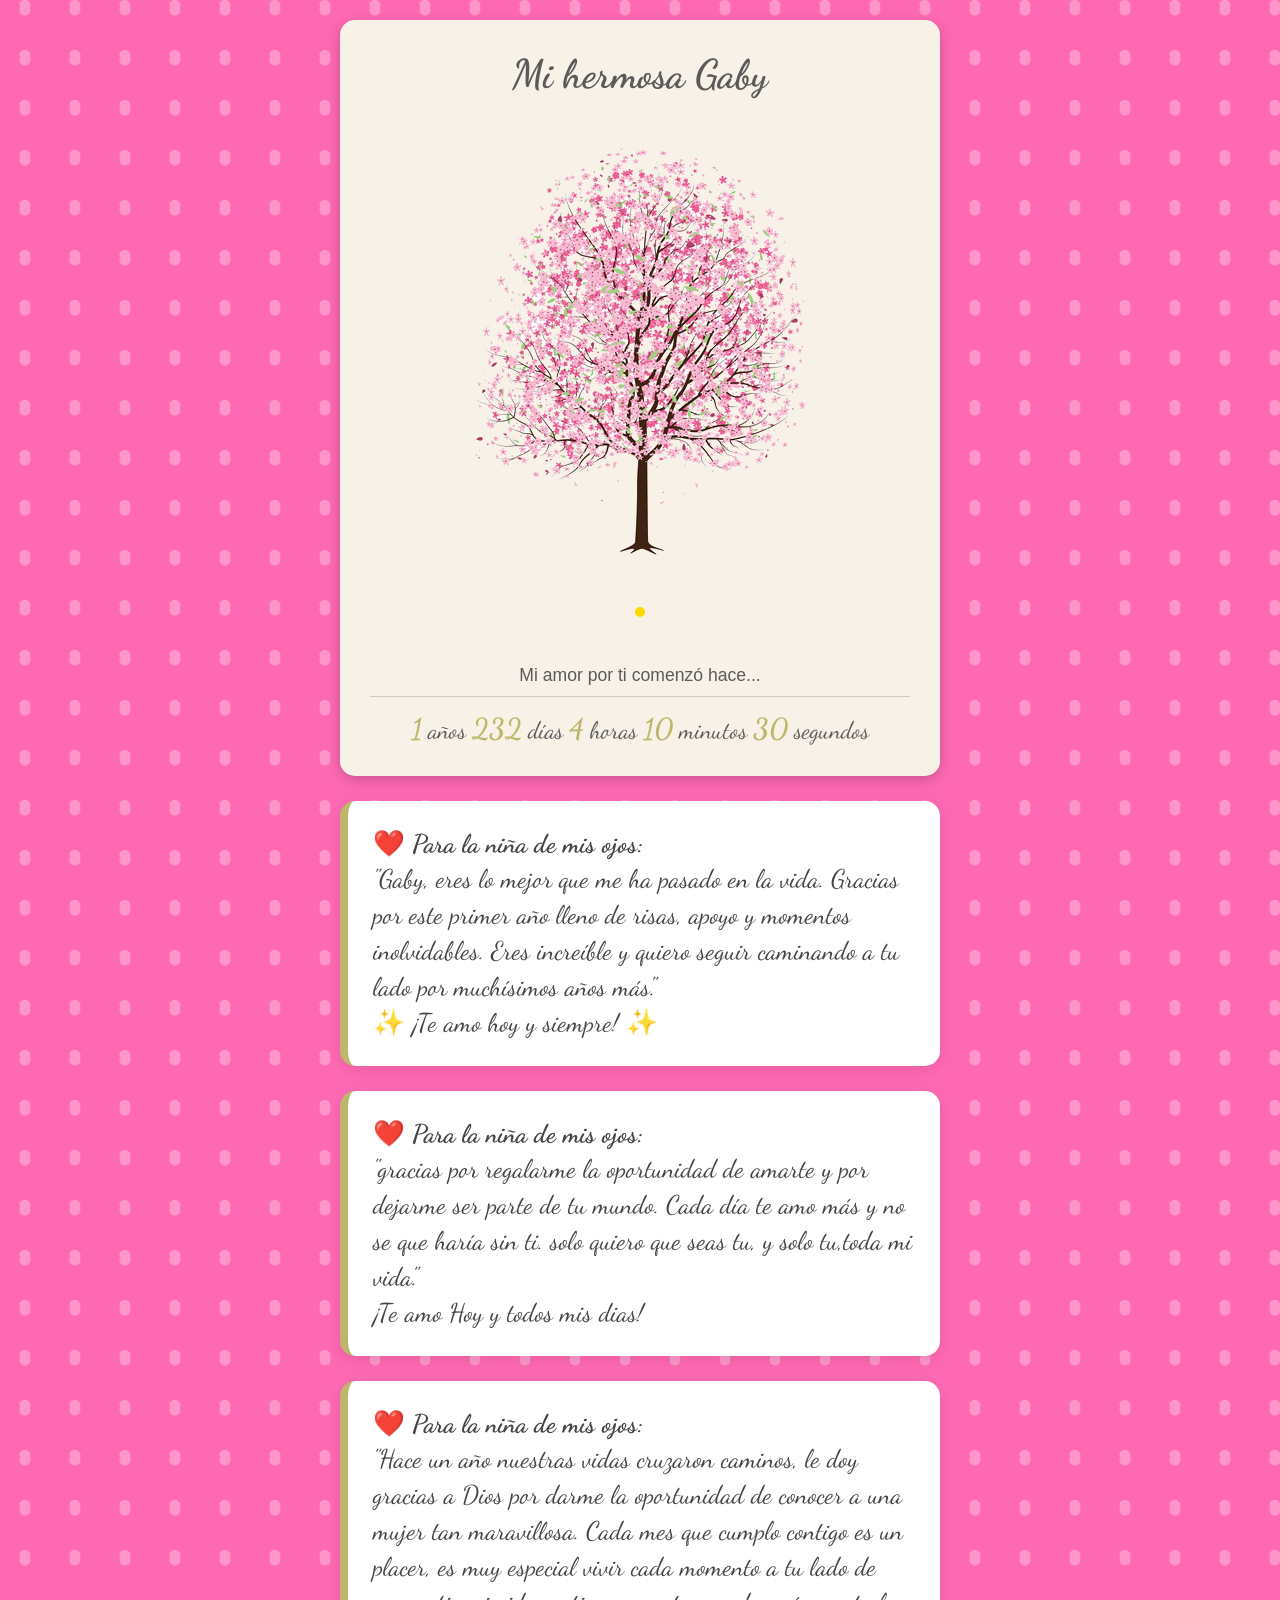
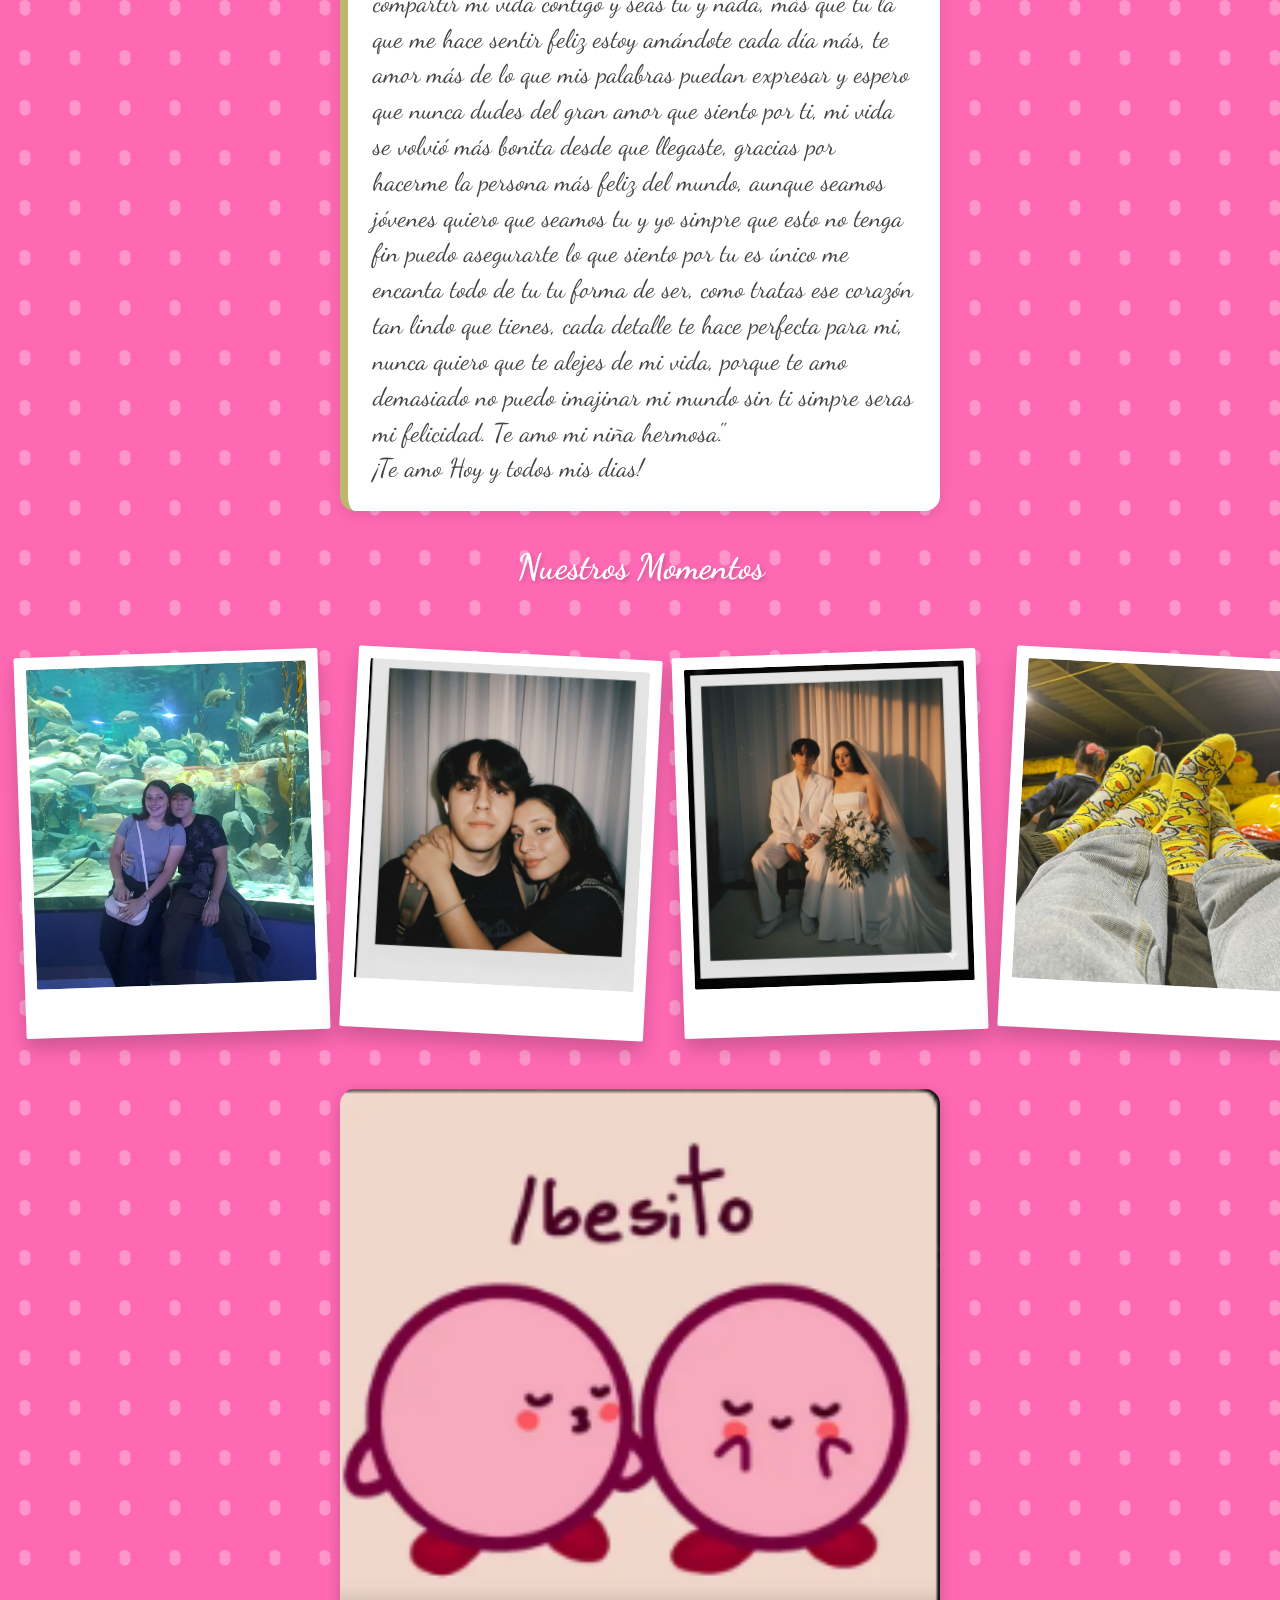
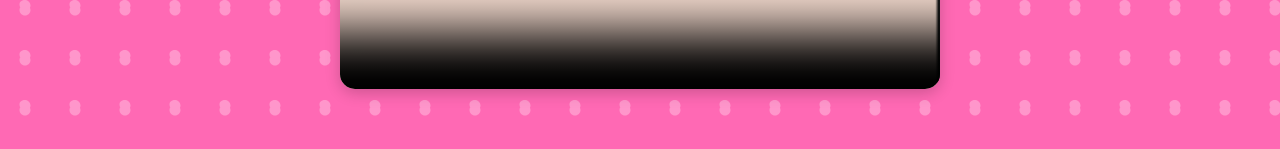
==== commit 2b9b9cbd: "Update index.html" ====
--- a/index.html
+++ b/index.html
@@ -42,6 +42,12 @@
         <div class="love-letter">
             ❤️ <strong>Para la niña de mis ojos:</strong> <br>
             "gracias por regalarme la oportunidad de amarte y por dejarme ser parte de tu mundo. Cada día te amo más y no se que haría sin ti. solo quiero que seas tu, y solo tu,toda mi vida."
+            <br> ¡Te amo Hoy y todos mis dias!
+        </div>
+
+        <div class="love-letter">
+            ❤️ <strong>Para la niña de mis ojos:</strong> <br>
+            "Hace un año nuestras vidas cruzaron caminos, le doy gracias a Dios por darme la oportunidad de conocer a una mujer tan maravillosa. Cada mes que cumplo contigo es un placer, es muy especial vivir cada momento a tu lado de compartir mi vida contigo y seas tu y nada, más que tu la que me hace sentir feliz estoy amándote cada día más, te amor más de lo que mis palabras puedan expresar y espero que nunca dudes del gran amor que siento por ti, mi vida se volvió más bonita desde que llegaste, gracias por hacerme la persona más feliz del mundo, aunque seamos jóvenes quiero que seamos tu y yo simpre que esto no tenga fin puedo asegurarte lo que siento por tu es único me encanta todo de tu tu forma de ser, como tratas ese corazón tan lindo que tienes, cada detalle te hace perfecta para mi, nunca quiero que te alejes de mi vida, porque te amo demasiado no puedo imajinar mi mundo sin ti simpre seras mi felicidad. Te amo mi niña hermosa."
             <br> ¡Te amo Hoy y todos mis dias!
         </div>
 
